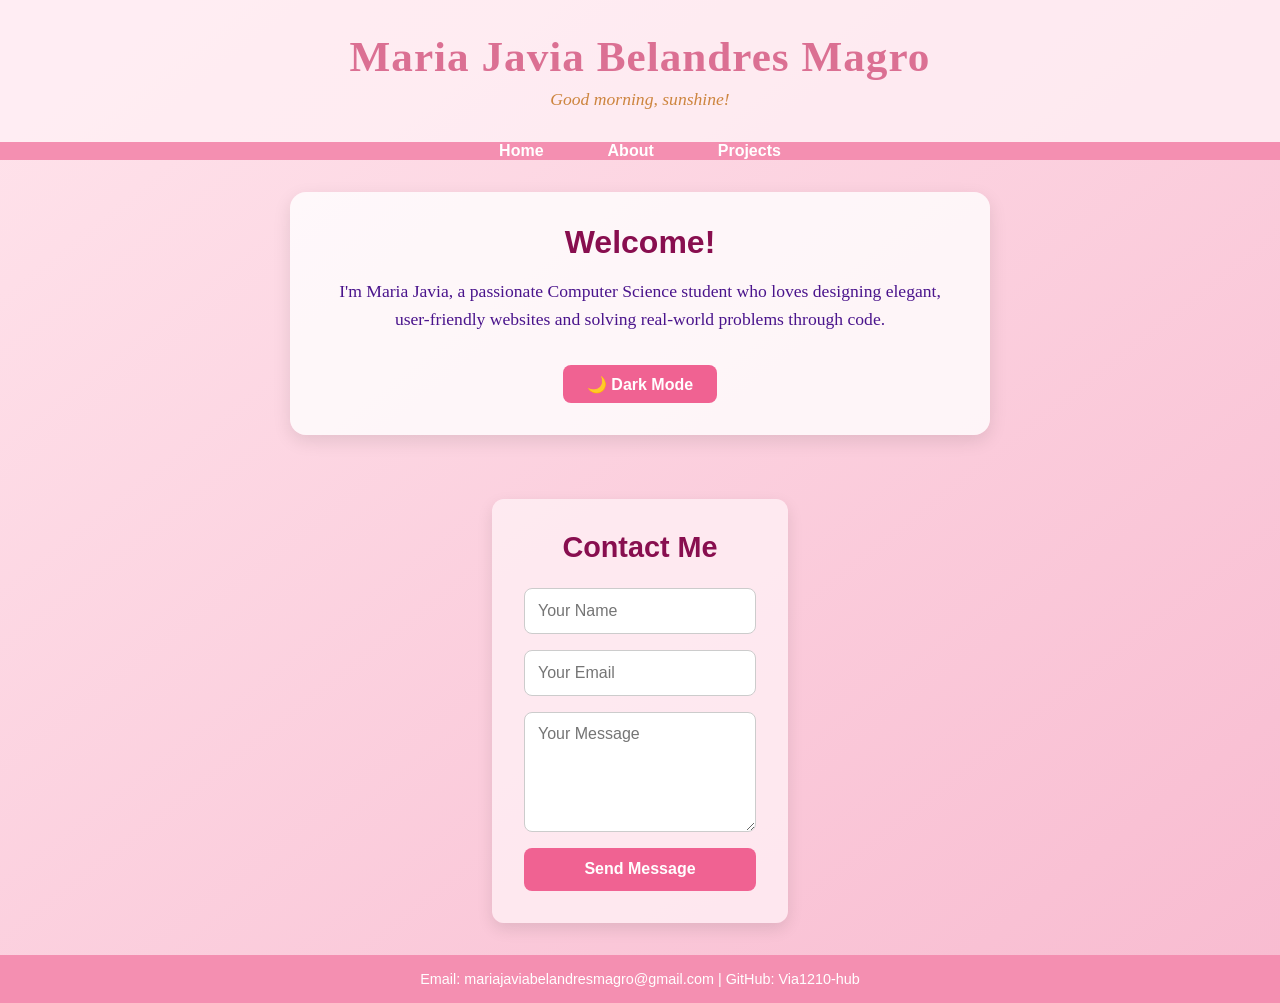
==== index.html @ 6c2a33c5 "Add files via upload" ====
<!DOCTYPE html>
<html lang="en">
<head>
  <meta charset="UTF-8" />
  <meta name="viewport" content="width=device-width, initial-scale=1.0" />
  <title>Maria Javia Magro | Portfolio</title>
  <link rel="stylesheet" href="css/styles.css" />
</head>
<body>

  <!-- Header -->
  <header>
    <h1>Maria Javia Belandres Magro</h1>
    <p id="greeting"></p>
  </header>

  <!-- Navigation Bar -->
  <nav>
    <ul>
      <li><a href="Home.html">Home</a></li>
      <li><a href="about.html">About</a></li>
      <li><a href="project.html">Projects</a></li>
    </ul>
  </nav>

  <!-- Main Section -->
  <main>
    <section class="intro">
      <h2>Welcome!</h2>
      <p>
        I'm Maria Javia, a passionate Computer Science student who loves designing elegant, user-friendly websites and solving real-world problems through code.
      </p>
      <button id="toggle-dark">🌙 Dark Mode</button>
    </section>
  </main>

  <section class="contact">
    <h3>Contact Me</h3>
    <form id="contact-form">
      <input type="text" id="name" placeholder="Your Name" required />
      <input type="email" id="email" placeholder="Your Email" required />
      <textarea id="message" placeholder="Your Message" required></textarea>
      <button type="submit">Send Message</button>
    </form>
  </section>

  <!-- Footer -->
  <footer>
    <p>Email: mariajaviabelandresmagro@gmail.com | GitHub: Via1210-hub</p>
  </footer>

  <script src="js/script.js"></script>
</body>
</html>
---- css/styles.css ----
/* Reset styles */
* {
    margin: 0;
    padding: 0;
    box-sizing: border-box;
  }
  
  /* Body with background gradient */
  body {
    font-family: 'Georgia', serif;
    background: linear-gradient(to bottom right, #ffe4ec, #f8bbd0);
    color: #333;
    transition: background 0.3s, color 0.3s;
    min-height: 100vh;
    display: flex;
    flex-direction: column;
  }
  
  /* Header */
  header {
    text-align: center;
    padding: 2rem;
    background-color: #fff0f5cc;
  }
  
  header h1 {
    font-size: 2.7rem;
    color: palevioletred;
    letter-spacing: 1px;
  }
  
  #greeting {
    font-style: italic;
    margin-top: 0.5rem;
    color: peru;
    font-size: 1.1rem;
  }
  
  /* Navigation using Flexbox */
  nav {
    background-color: #f48fb1;
  }
  
  nav ul {
    display: flex;
    justify-content: center;
    list-style: none;
  }
  
  nav li {
    margin: 0 1rem;
  }
  
  nav a {
    color: white;
    text-decoration: none;
    padding: 1rem;
    font-weight: bold;
    font-family: 'Segoe UI', sans-serif;
    transition: background 0.3s ease, color 0.3s;
  }
  
  nav a:hover {
    background-color: #ad1457;
    color: #fce4ec;
  }
  
  /* Main content with Flexbox layout */
  main {
    flex: 1;
    display: flex;
    justify-content: center;
    align-items: center;
    padding: 2rem;
    flex-direction: column;
  }
  
  /* Intro Section */
  .intro {
    max-width: 700px;
    text-align: center;
    background: #ffffffcc;
    padding: 2rem;
    border-radius: 16px;
    box-shadow: 0 6px 18px rgba(0,0,0,0.1);
    display: flex;
    flex-direction: column;
    gap: 1rem;
  }
  
  .intro h2 {
    font-size: 2rem;
    color: #880e4f;
    font-family: 'Trebuchet MS', sans-serif;
  }
  
  .intro p {
    font-size: 1.1rem;
    line-height: 1.6;
    font-family: 'Georgia', serif;
    color: #4a148c;
  }
  
  /* Button styling */
  .intro button {
    align-self: center;
    margin-top: 1rem;
    padding: 0.6rem 1.5rem;
    background-color: #f06292;
    border: none;
    color: white;
    font-weight: bold;
    font-size: 1rem;
    border-radius: 8px;
    cursor: pointer;
    transition: background 0.3s ease;
  }
  
  .intro button:hover {
    background-color: #c2185b;
  }
  
  /* Contact Section */
  .contact {
    background-color: #fff0f5cc;
    padding: 2rem;
    margin: 2rem auto;
    max-width: 700px;
    border-radius: 12px;
    box-shadow: 0 6px 16px rgba(0, 0, 0, 0.1);
  }
  
  .contact h3 {
    text-align: center;
    font-size: 1.8rem;
    color: #880e4f;
    margin-bottom: 1.5rem;
    font-family: 'Trebuchet MS', sans-serif;
  }
  
  #contact-form {
    display: flex;
    flex-direction: column;
    gap: 1rem;
  }
  
  #contact-form input,
  #contact-form textarea {
    padding: 0.8rem;
    font-size: 1rem;
    border: 1px solid #ccc;
    border-radius: 8px;
    font-family: 'Segoe UI', sans-serif;
    color: #333;
  }
  
  #contact-form textarea {
    resize: vertical;
    min-height: 120px;
  }
  
  #contact-form button {
    background-color: #f06292;
    color: white;
    border: none;
    padding: 0.8rem 1rem;
    font-size: 1rem;
    font-weight: bold;
    border-radius: 8px;
    cursor: pointer;
    transition: background-color 0.3s ease;
  }
  
  #contact-form button:hover {
    background-color: #c2185b;
  }
  
  /* Footer */
  footer {
    text-align: center;
    padding: 1rem;
    background-color: #f48fb1;
    color: white;
    font-size: 0.9rem;
    font-family: 'Segoe UI', sans-serif;
  }
  
  /* ------------------------ */
  /*        DARK MODE        */
  /* ------------------------ */
  
  body.dark-mode {
    background: #2e2e2e;
    color: #e0e0e0;
  }
  
  body.dark-mode header {
    background-color: #424242;
  }
  
  body.dark-mode nav {
    background-color: #616161;
  }
  
  body.dark-mode nav a {
    color: #e0e0e0;
  }
  
  body.dark-mode nav a:hover {
    background-color: #757575;
    color: #ffffff;
  }
  
  body.dark-mode .intro {
    background: #3e3e3e;
  }
  
  body.dark-mode .intro h2 {
    color: #f48fb1;
  }
  
  body.dark-mode .intro p {
    color: #e1bee7;
  }
  
  body.dark-mode footer {
    background-color: #424242;
    color: #cccccc;
  }
  
  /* Contact section dark mode fix */
  body.dark-mode .contact {
    background-color: #3e3e3e;
  }
  
  body.dark-mode .contact h3 {
    color: #f48fb1;
  }
  
  body.dark-mode #contact-form input,
  body.dark-mode #contact-form textarea {
    background-color: #555;
    color: #ffffff;
    border: 1px solid #888;
  }
  
  body.dark-mode #contact-form button {
    background-color: #880e4f;
  }
  
  body.dark-mode #contact-form button:hover {
    background-color: #ad1457;
  }
  
/* Contact Section Styling */
.contact {
    background-color: #fff0f5cc;
    padding: 2rem;
    margin: 2rem auto;
    max-width: 700px;
    border-radius: 12px;
    box-shadow: 0 6px 16px rgba(0, 0, 0, 0.1);
  }
  
  .contact h3 {
    text-align: center;
    font-size: 1.8rem;
    color: #880e4f;
    margin-bottom: 1.5rem;
    font-family: 'Trebuchet MS', sans-serif;
  }
  
  /* Form Layout */
  #contact-form {
    display: flex;
    flex-direction: column;
    gap: 1rem;
  }
  
  #contact-form input,
  #contact-form textarea {
    padding: 0.8rem;
    font-size: 1rem;
    border: 1px solid #ccc;
    border-radius: 8px;
    font-family: 'Segoe UI', sans-serif;
  }
  
  #contact-form textarea {
    resize: vertical;
    min-height: 120px;
  }
  
  /* Submit Button */
  #contact-form button {
    background-color: #f06292;
    color: white;
    border: none;
    padding: 0.8rem 1rem;
    font-size: 1rem;
    font-weight: bold;
    border-radius: 8px;
    cursor: pointer;
    transition: background-color 0.3s ease;
  }
  
  #contact-form button:hover {
    background-color: #c2185b;
  }
  
  /* Dark Mode Adjustments */
  body.dark-mode .contact {
    background-color: #3e3e3e;
  }
  
  body.dark-mode #contact-form input,
  body.dark-mode #contact-form textarea {
    background-color: #555;
    color: white;
    border: 1px solid #999;
  }
  
  body.dark-mode #contact-form button {
    background-color: #880e4f;
  }
  
  body.dark-mode #contact-form button:hover {
    background-color: #ad1457;
  }
  .project {
    background: linear-gradient(to right, #fce4ec, #f8bbd0);
    padding: 1.5rem;
    border-radius: 10px;
    box-shadow: 0 6px 16px rgba(0, 0, 0, 0.1);
  }
  
  body.dark-mode .project {
    background: linear-gradient(to right, #3e3e3e, #2e2e2e);
  }
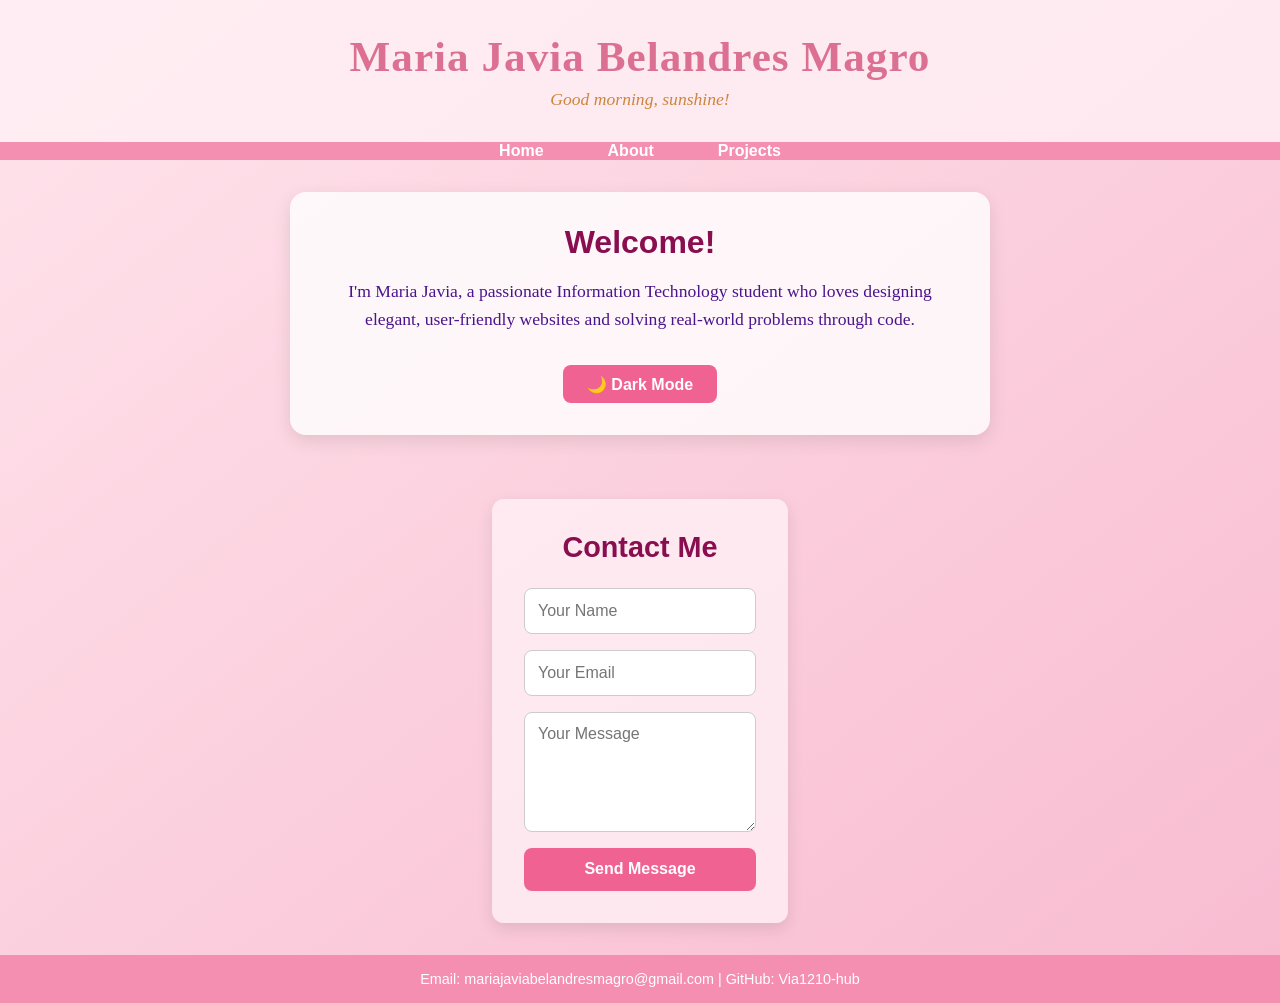
==== commit e609fd8b: "Update index.html" ====
--- a/index.html
+++ b/index.html
@@ -8,13 +8,11 @@
 </head>
 <body>
 
-  <!-- Header -->
   <header>
     <h1>Maria Javia Belandres Magro</h1>
     <p id="greeting"></p>
   </header>
 
-  <!-- Navigation Bar -->
   <nav>
     <ul>
       <li><a href="Home.html">Home</a></li>
@@ -22,13 +20,12 @@
       <li><a href="project.html">Projects</a></li>
     </ul>
   </nav>
-
-  <!-- Main Section -->
+  
   <main>
     <section class="intro">
       <h2>Welcome!</h2>
       <p>
-        I'm Maria Javia, a passionate Computer Science student who loves designing elegant, user-friendly websites and solving real-world problems through code.
+        I'm Maria Javia, a passionate Information Technology student who loves designing elegant, user-friendly websites and solving real-world problems through code.
       </p>
       <button id="toggle-dark">🌙 Dark Mode</button>
     </section>
@@ -43,8 +40,6 @@
       <button type="submit">Send Message</button>
     </form>
   </section>
-
-  <!-- Footer -->
   <footer>
     <p>Email: mariajaviabelandresmagro@gmail.com | GitHub: Via1210-hub</p>
   </footer>
